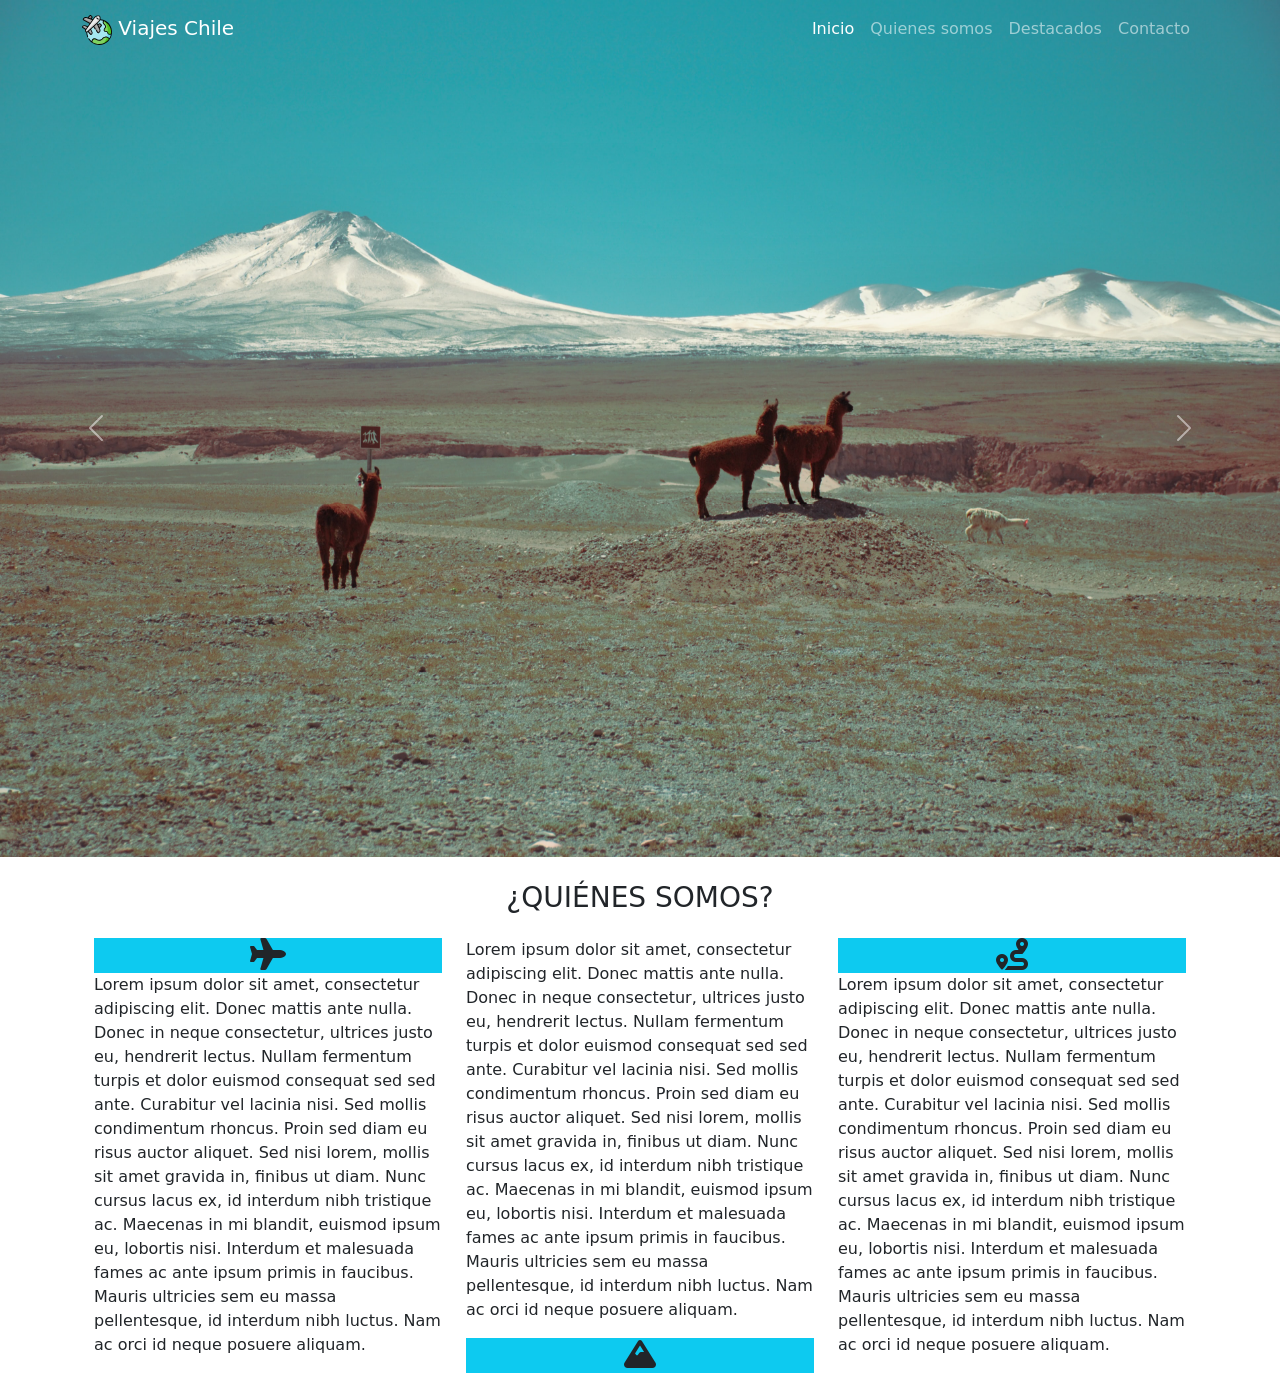
==== prueba.html @ e4476dc7 "se modifican elementos de seccion quienes sommos" ====
<!DOCTYPE html>
<html lang="en">

<head>
    <meta charset="UTF-8">
    <meta name="viewport" content="width=device-width, initial-scale=1.0">
    <title>Viajes Chile</title>
    <link rel="shortcut icon" href="assets/images/viajes.svg" type="image/x-icon">

    <!-- google fonts -->
    <link rel="preconnect" href="https://fonts.googleapis.com">
    <link rel="preconnect" href="https://fonts.gstatic.com" crossorigin>
    <link href="https://fonts.googleapis.com/css2?family=Montserrat:ital,wght@0,100..900;1,100..900&display=swap"
        rel="stylesheet">
    <!-- fontawesome -->
    <link rel="stylesheet" href="https://cdnjs.cloudflare.com/ajax/libs/font-awesome/6.5.1/css/all.min.css"
        integrity="sha512-DTOQO9RWCH3ppGqcWaEA1BIZOC6xxalwEsw9c2QQeAIftl+Vegovlnee1c9QX4TctnWMn13TZye+giMm8e2LwA=="
        crossorigin="anonymous" referrerpolicy="no-referrer" />
    <!-- aqui va bootstrap -->
    <link href="https://cdn.jsdelivr.net/npm/bootstrap@5.3.3/dist/css/bootstrap.min.css" rel="stylesheet"
        integrity="sha384-QWTKZyjpPEjISv5WaRU9OFeRpok6YctnYmDr5pNlyT2bRjXh0JMhjY6hW+ALEwIH" crossorigin="anonymous">
    <!-- bootstrap js -->
    <script defer src="https://cdn.jsdelivr.net/npm/bootstrap@5.3.3/dist/js/bootstrap.bundle.min.js"
        integrity="sha384-YvpcrYf0tY3lHB60NNkmXc5s9fDVZLESaAA55NDzOxhy9GkcIdslK1eN7N6jIeHz"
        crossorigin="anonymous"></script>
    <!-- jquery -->
    <script defer src="https://cdnjs.cloudflare.com/ajax/libs/jquery/3.7.1/jquery.min.js"
        integrity="sha512-v2CJ7UaYy4JwqLDIrZUI/4hqeoQieOmAZNXBeQyjo21dadnwR+8ZaIJVT8EE2iyI61OV8e6M8PP2/4hpQINQ/g=="
        crossorigin="anonymous" referrerpolicy="no-referrer"></script>
    <!-- script js -->
    <script defer src="./assets/js/script.js"></script>
    <!-- estilo css -->
    <link rel="stylesheet" href="./assets/css/estilo.css">

</head>
<nav class="navbar navbar-expand-lg fixed-top navbar-dark">
    <div class="container">
        <a class="navbar-brand" href="#"><img width="30px" src="./assets/images/viajes.svg" alt="logo"> Viajes Chile</a>
        <button class="navbar-toggler" type="button" data-bs-toggle="collapse" data-bs-target="#navbarNav"
            aria-controls="navbarNav" aria-expanded="false" aria-label="Toggle navigation">
            <span class="navbar-toggler-icon"></span>
        </button>
        <div class="collapse navbar-collapse" id="navbarNav">
            <ul class="navbar-nav ms-auto">
                <li class="nav-item">
                    <a class="nav-link active" aria-current="page" href="#">Inicio</a>
                </li>
                <li class="nav-item">
                    <a class="nav-link" href="#quienes-somos">Quienes somos</a>
                </li>
                <li class="nav-item">
                    <a class="nav-link" href="#">Destacados</a>
                </li>
                <li class="nav-item">
                    <a class="nav-link" href="#">Contacto</a>
                </li>

            </ul>
        </div>
    </div>
</nav>
<header>
    <div id="carouselExample" class="carousel slide">
        <div class="carousel-inner">
            <div class="carousel-item active">
                <img src="./assets/images/carousel1.jpg" class="d-block w-100" alt="volcan parinacota">
            </div>
            <div class="carousel-item">
                <img src="./assets/images/carousel2.jpg" class="d-block w-100" alt="moais">
            </div>
            <div class="carousel-item">
                <img src="./assets/images/carousel3.jpg" class="d-block w-100" alt="pinguinos">
            </div>
        </div>
        <button class="carousel-control-prev" type="button" data-bs-target="#carouselExample" data-bs-slide="prev">
            <span class="carousel-control-prev-icon" aria-hidden="true"></span>
            <span class="visually-hidden">Previous</span>
        </button>
        <button class="carousel-control-next" type="button" data-bs-target="#carouselExample" data-bs-slide="next">
            <span class="carousel-control-next-icon" aria-hidden="true"></span>
            <span class="visually-hidden">Next</span>
        </button>
    </div>
</header>
<main class="container">
    <section id="quienes-somos" class="d-none d-lg-block container-fluid">
        <h3 class="text-center my-4">¿QUIÉNES SOMOS?</h3>
        <div class="row">
            <div class="col-4">
                <div class="bg-info text-center"> <i class="fa-solid fa-plane fs-2"></i> </div>

                <p>Lorem ipsum dolor sit amet, consectetur adipiscing elit. Donec
                    mattis ante nulla. Donec in neque consectetur, ultrices justo eu,
                    hendrerit lectus. Nullam fermentum turpis et dolor euismod consequat
                    sed sed ante. Curabitur vel lacinia nisi. Sed mollis condimentum
                    rhoncus. Proin sed diam eu risus auctor aliquet. Sed nisi lorem,
                    mollis sit amet gravida in, finibus ut diam. Nunc cursus lacus ex,
                    id interdum nibh tristique ac. Maecenas in mi blandit, euismod ipsum
                    eu, lobortis nisi. Interdum et malesuada fames ac ante ipsum primis
                    in faucibus. Mauris ultricies sem eu massa pellentesque, id interdum
                    nibh luctus. Nam ac orci id neque posuere aliquam. </p>
            </div>
            <div class="col-4">
                <p>Lorem ipsum dolor sit amet, consectetur adipiscing elit. Donec
                    mattis ante nulla. Donec in neque consectetur, ultrices justo eu,
                    hendrerit lectus. Nullam fermentum turpis et dolor euismod consequat
                    sed sed ante. Curabitur vel lacinia nisi. Sed mollis condimentum
                    rhoncus. Proin sed diam eu risus auctor aliquet. Sed nisi lorem,
                    mollis sit amet gravida in, finibus ut diam. Nunc cursus lacus ex,
                    id interdum nibh tristique ac. Maecenas in mi blandit, euismod ipsum
                    eu, lobortis nisi. Interdum et malesuada fames ac ante ipsum primis
                    in faucibus. Mauris ultricies sem eu massa pellentesque, id interdum
                    nibh luctus. Nam ac orci id neque posuere aliquam. </p>
                <div class="bg-info text-center"> <i class="fa-solid fa-mountain fs-2"></i> </div>
            </div>
            <div class="col-4">
                <div class="bg-info text-center"> <i class="fa-solid fa-route fs-2"></i> </div>


                <p>Lorem ipsum dolor sit amet, consectetur adipiscing elit. Donec
                    mattis ante nulla. Donec in neque consectetur, ultrices justo eu,
                    hendrerit lectus. Nullam fermentum turpis et dolor euismod consequat
                    sed sed ante. Curabitur vel lacinia nisi. Sed mollis condimentum
                    rhoncus. Proin sed diam eu risus auctor aliquet. Sed nisi lorem,
                    mollis sit amet gravida in, finibus ut diam. Nunc cursus lacus ex,
                    id interdum nibh tristique ac. Maecenas in mi blandit, euismod ipsum
                    eu, lobortis nisi. Interdum et malesuada fames ac ante ipsum primis
                    in faucibus. Mauris ultricies sem eu massa pellentesque, id interdum
                    nibh luctus. Nam ac orci id neque posuere aliquam. </p>
            </div>
        </div>

    </section>








</main>

<body>

</body>

</html>
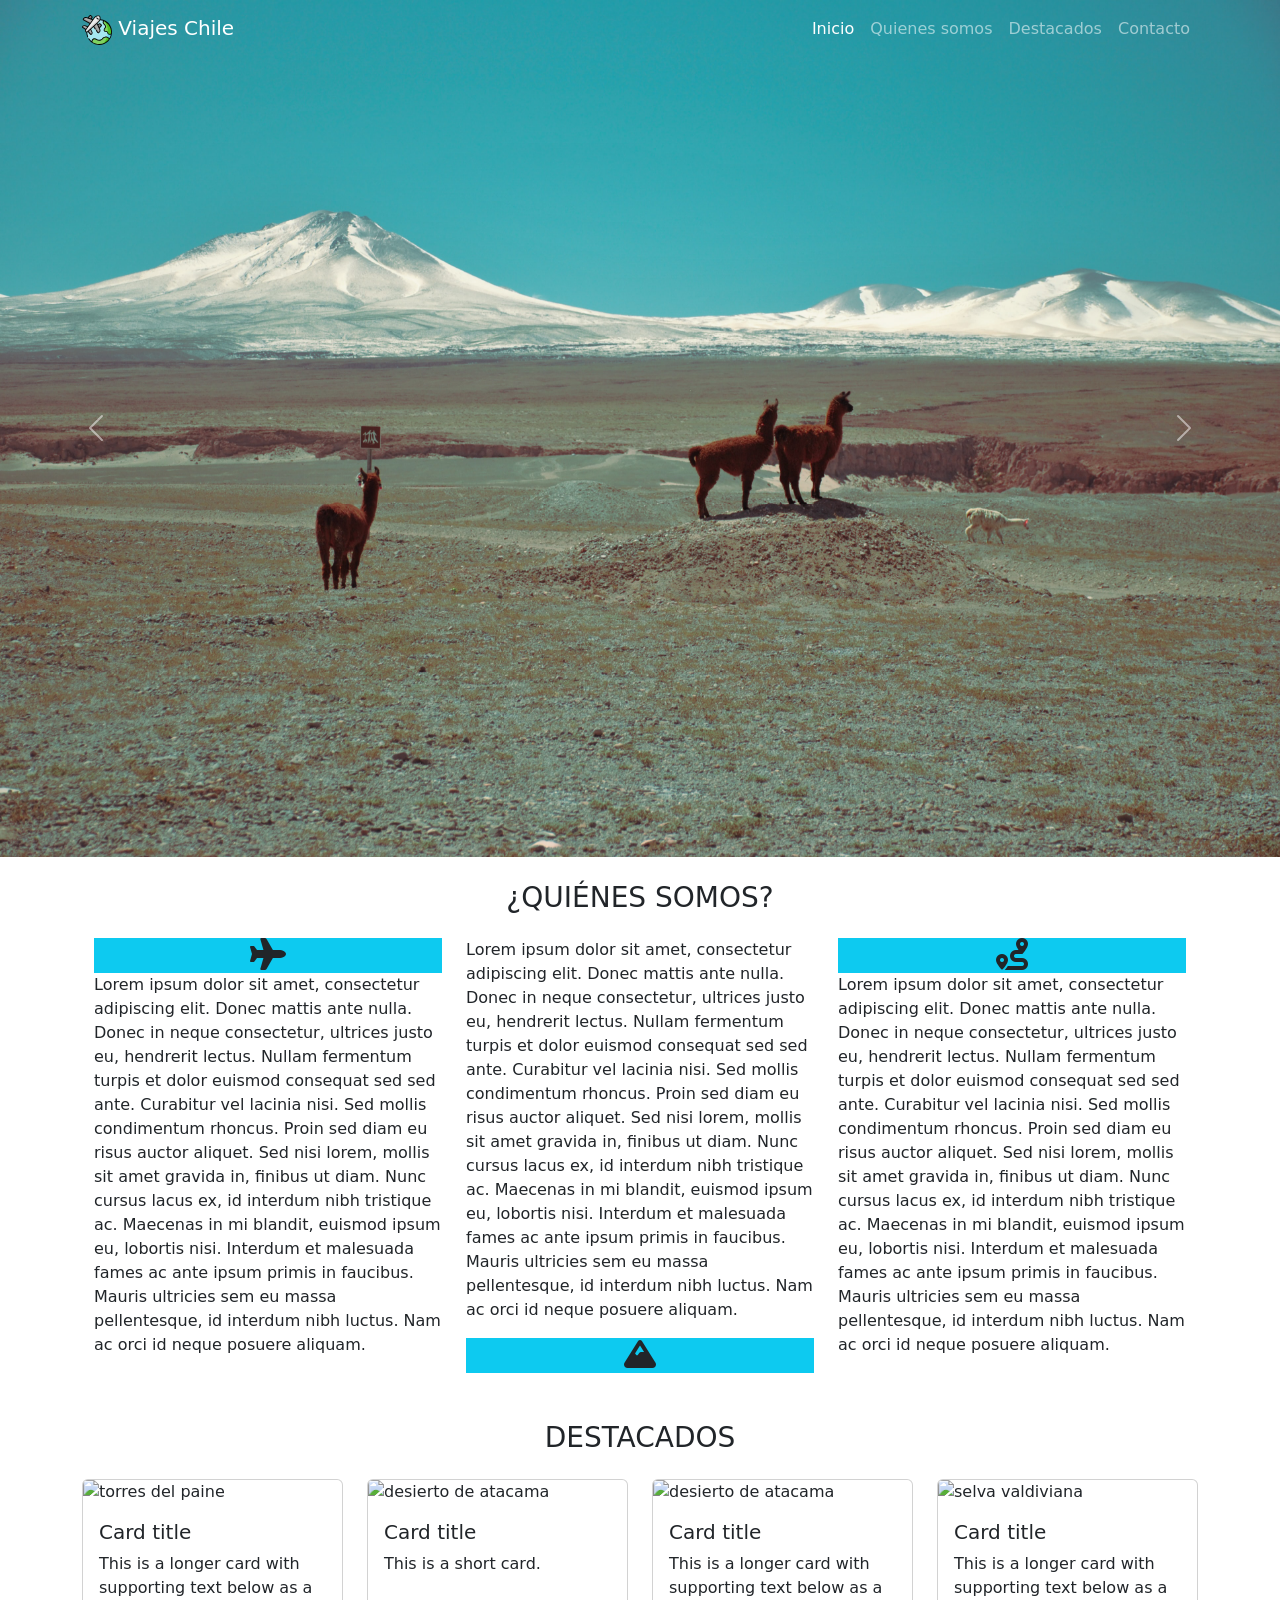
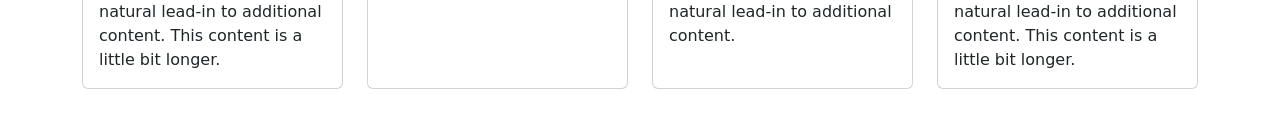
==== commit cf5b318f: "se comienza seccion destacados" ====
--- a/prueba.html
+++ b/prueba.html
@@ -49,7 +49,7 @@
                     <a class="nav-link" href="#quienes-somos">Quienes somos</a>
                 </li>
                 <li class="nav-item">
-                    <a class="nav-link" href="#">Destacados</a>
+                    <a class="nav-link" href="#destacados">Destacados</a>
                 </li>
                 <li class="nav-item">
                     <a class="nav-link" href="#">Contacto</a>
@@ -131,8 +131,51 @@
         </div>
 
     </section>
-
-
+    <!-- aqui va destacados -->
+    <section id="destacados" class="my-5">
+        <h3 class="text-center mb-4">DESTACADOS</h3>
+        <div class="row row-cols-1 row-cols-md-4 g-4">
+            <div class="col">
+                <div class="card h-100">
+                    <img src="./assets/images/card1.jpg" class="card-img-top" alt="torres del paine">
+                    <div class="card-body">
+                        <h5 class="card-title">Card title</h5>
+                        <p class="card-text">This is a longer card with supporting text below as a natural lead-in to
+                            additional content. This content is a little bit longer.</p>
+                    </div>
+                </div>
+            </div>
+            <div class="col">
+                <div class="card h-100">
+                    <img src="./assets/images/card2.jpg" class="card-img-top" alt="desierto de atacama">
+                    <div class="card-body">
+                        <h5 class="card-title">Card title</h5>
+                        <p class="card-text">This is a short card.</p>
+                    </div>
+                </div>
+            </div>
+            <div class="col">
+                <div class="card h-100">
+                    <img src="./assets/images/card3.jpg" class="card-img-top" alt="desierto de atacama">
+                    <div class="card-body">
+                        <h5 class="card-title">Card title</h5>
+                        <p class="card-text">This is a longer card with supporting text below as a natural lead-in to
+                            additional content.</p>
+                    </div>
+                </div>
+            </div>
+            <div class="col">
+                <div class="card h-100">
+                    <img src="./assets/images/card4.jpg" class="card-img-top" alt="selva valdiviana">
+                    <div class="card-body">
+                        <h5 class="card-title">Card title</h5>
+                        <p class="card-text">This is a longer card with supporting text below as a natural lead-in to
+                            additional content. This content is a little bit longer.</p>
+                    </div>
+                </div>
+            </div>
+        </div>
+    </section>
 
 
 
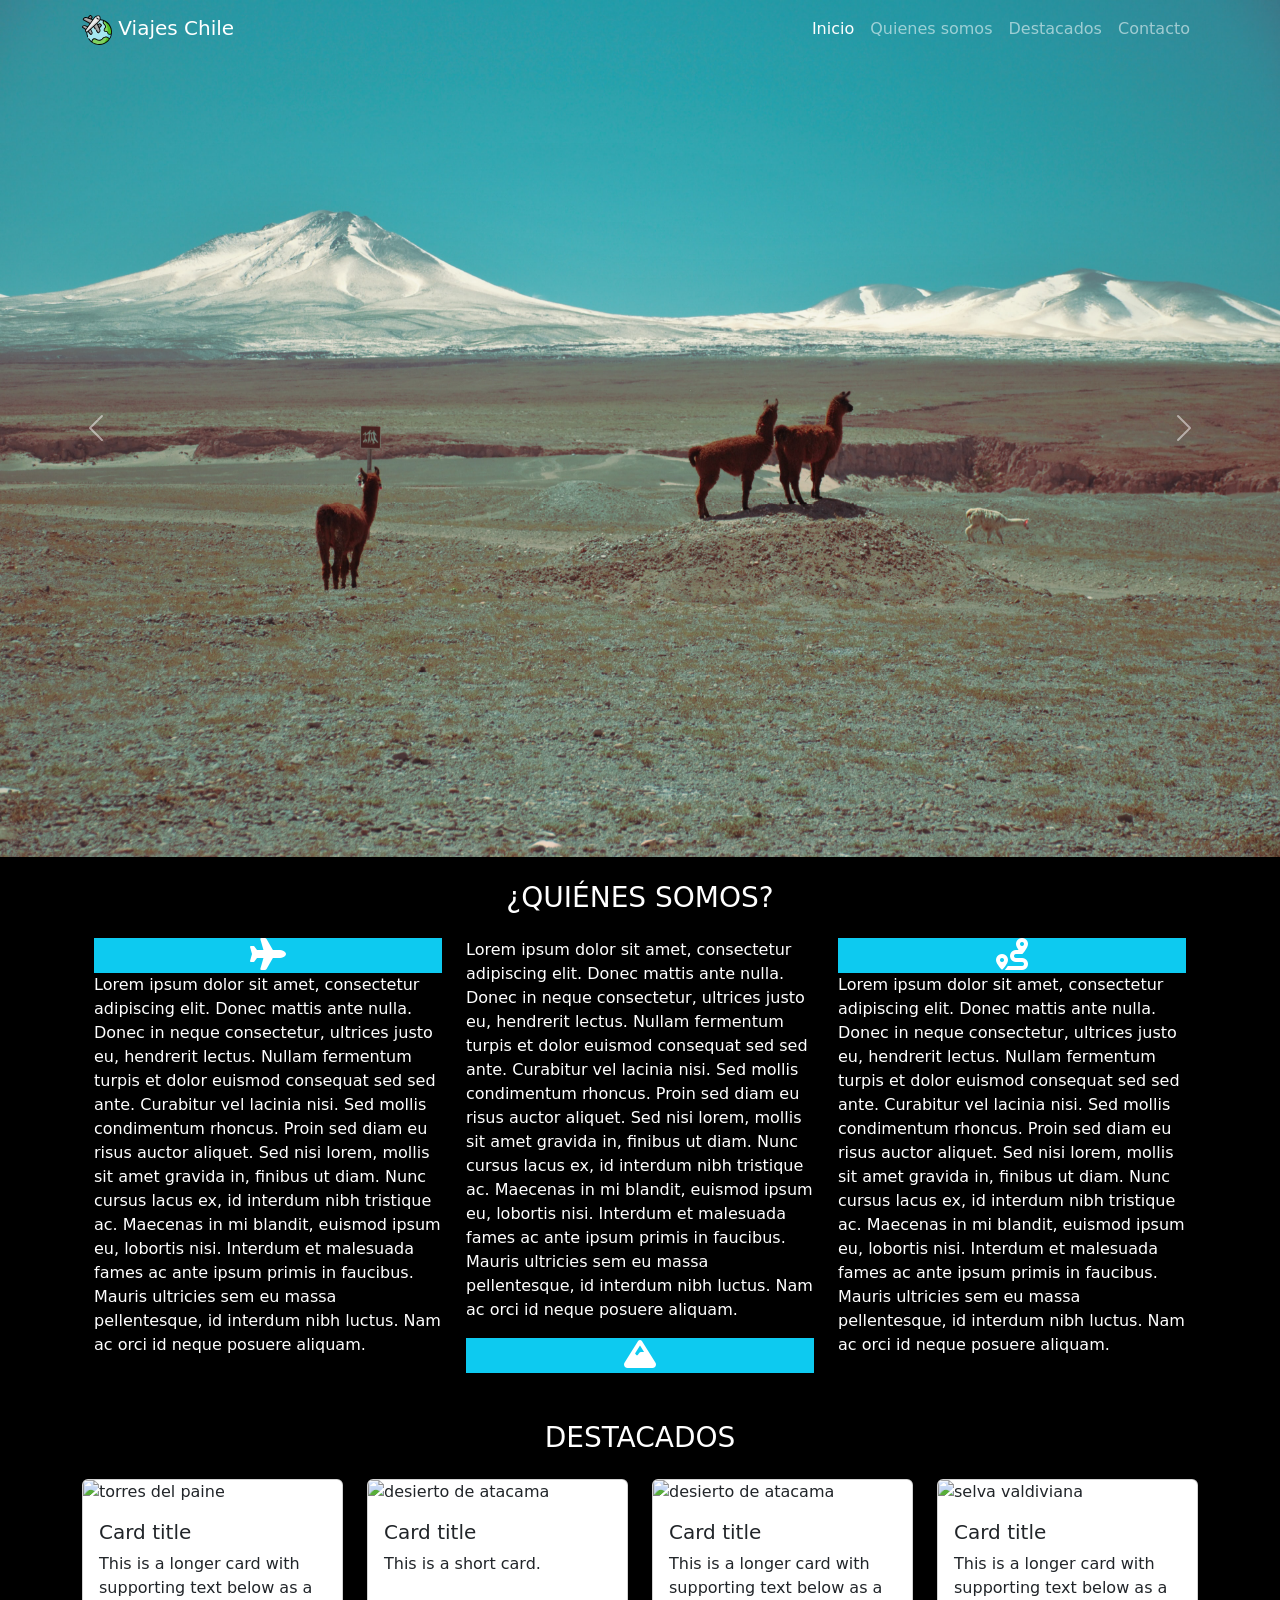
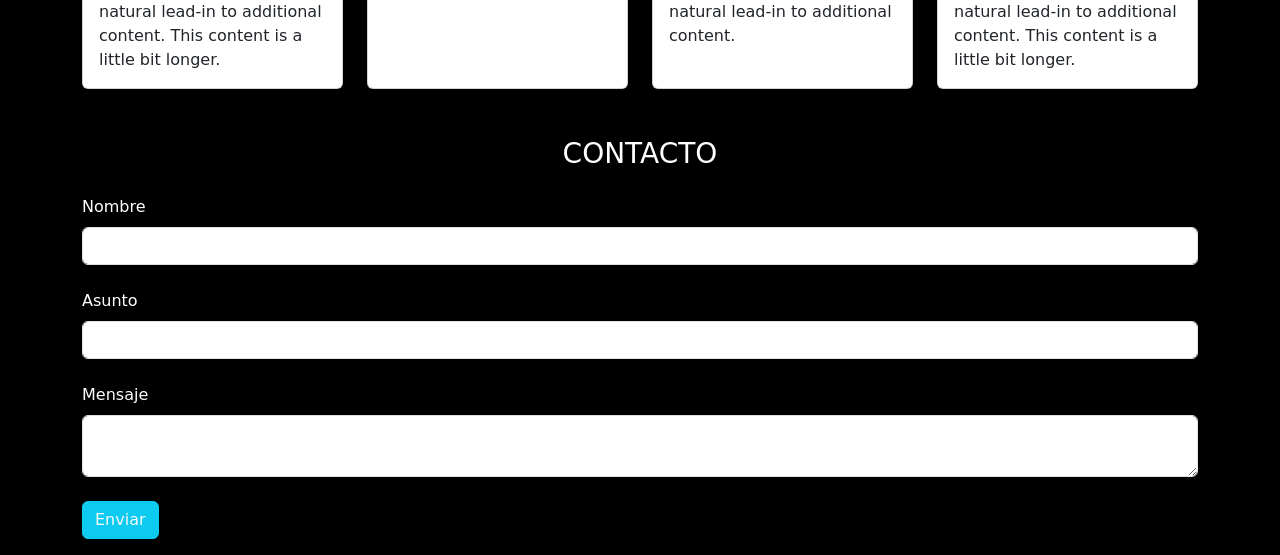
==== commit e516eb62: "se agrega section de contacto" ====
--- a/prueba.html
+++ b/prueba.html
@@ -176,7 +176,32 @@
             </div>
         </div>
     </section>
-
+    <section>
+        <form>
+
+            <h3 class="text-center mb-4"> CONTACTO</h3>
+            <div class="form-group mb-4">
+                <label class="mb-2">Nombre</label>
+                <input class="form-control" >
+            </div>
+
+            <div class="form-group mb-4">
+                <label class="mb-2">Asunto</label>
+                <input class="form-control" />
+            </div>
+
+
+            <div class="form-group mb-4">
+                <label class="mb-2">Mensaje</label>
+                <textarea class="form-control"></textarea>
+            </div>
+
+            <div class="my-3 text-start">
+                <button class="btn btn-info text-light">Enviar</button>
+            </div>
+        </form>
+    </section>
+    
 
 
 
--- a/assets/css/estilo.css
+++ b/assets/css/estilo.css
@@ -0,0 +1,7 @@
+html {
+    scroll-behavior: smooth;
+  }
+body{
+    background-color: black;
+    color: white;
+}
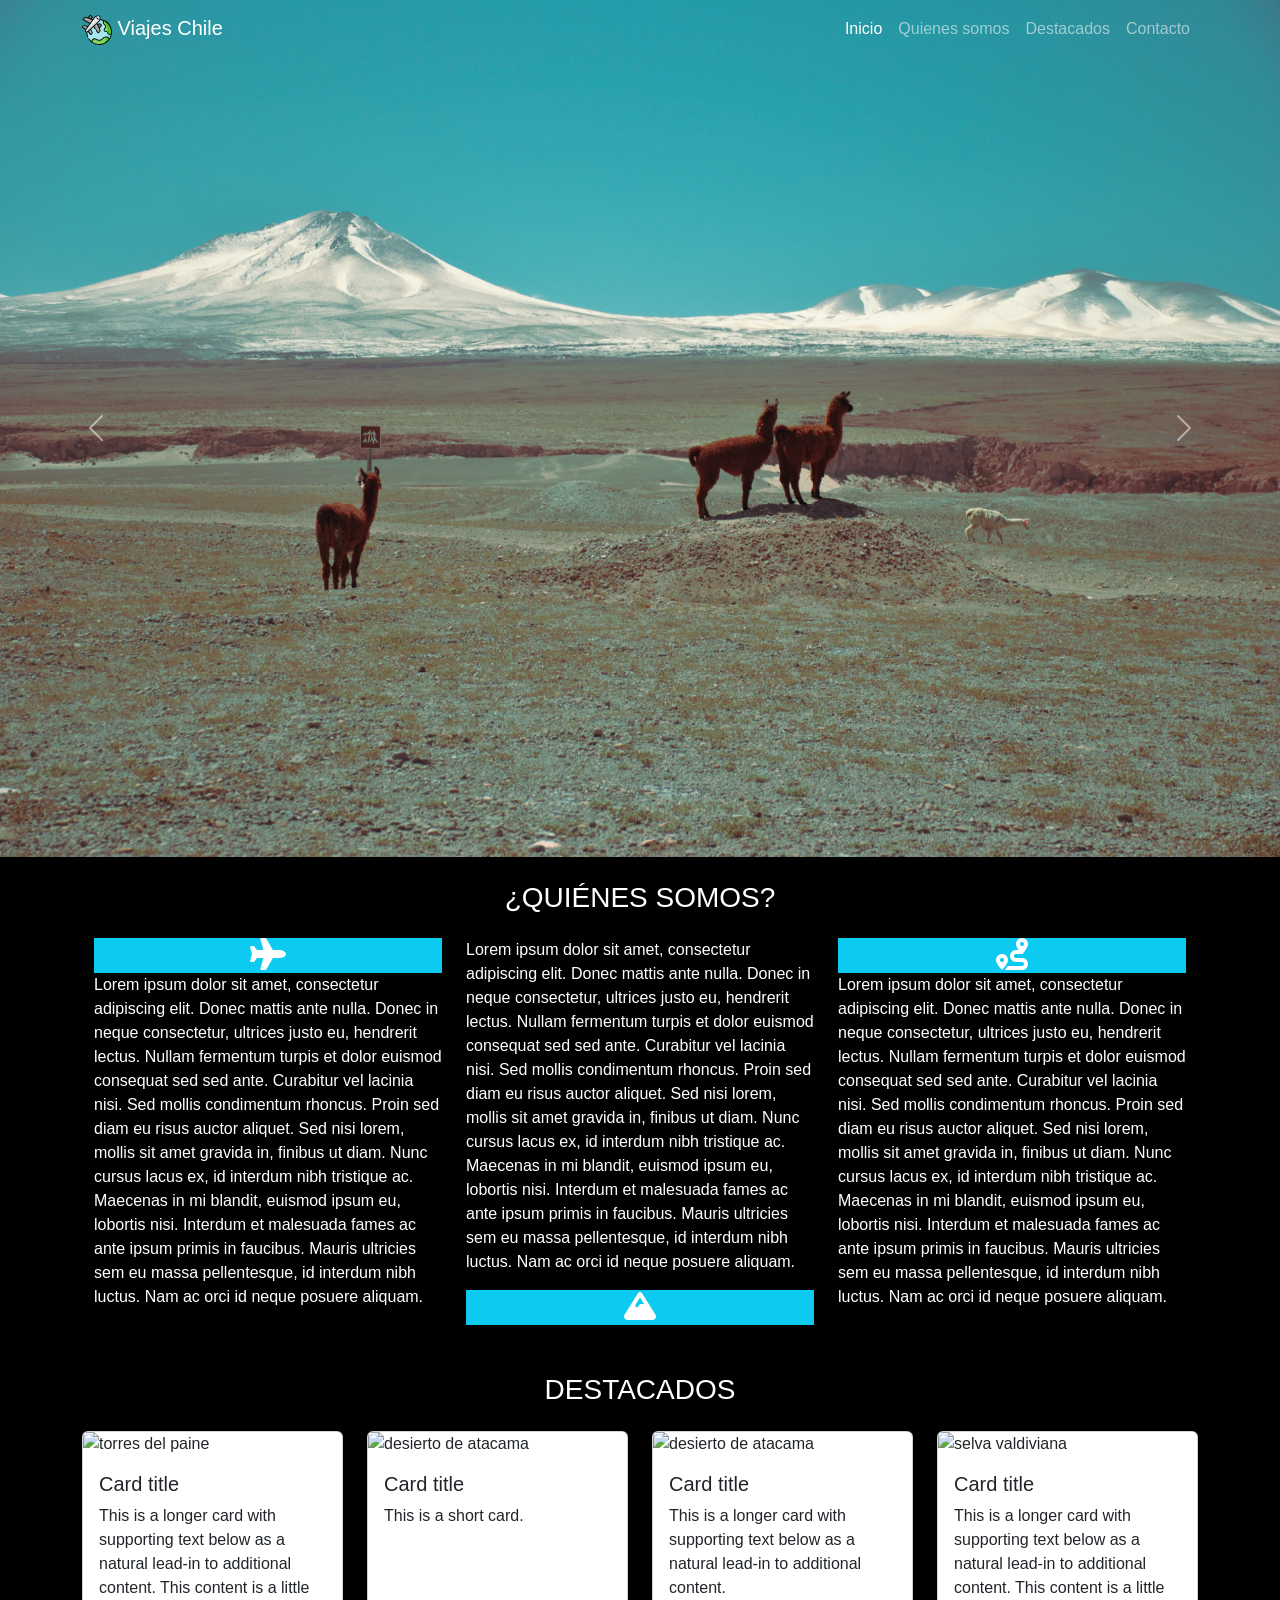
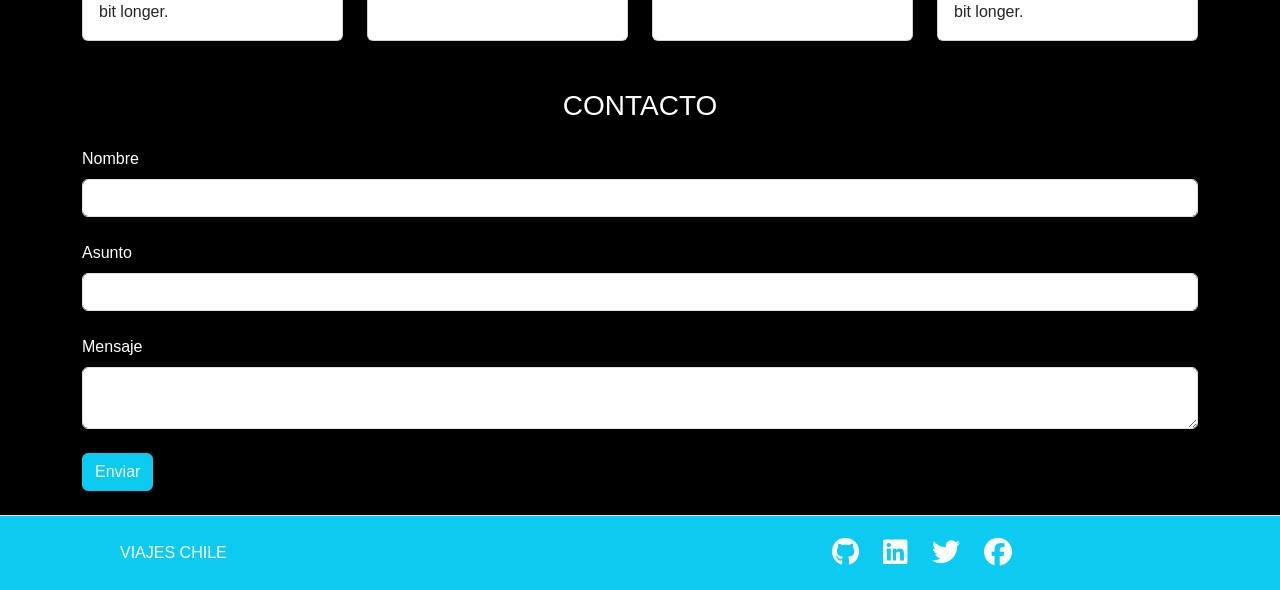
==== commit 3f823504: "se agrega footer con enlaces a otras paginas" ====
--- a/prueba.html
+++ b/prueba.html
@@ -33,183 +33,206 @@
     <link rel="stylesheet" href="./assets/css/estilo.css">
 
 </head>
-<nav class="navbar navbar-expand-lg fixed-top navbar-dark">
-    <div class="container">
-        <a class="navbar-brand" href="#"><img width="30px" src="./assets/images/viajes.svg" alt="logo"> Viajes Chile</a>
-        <button class="navbar-toggler" type="button" data-bs-toggle="collapse" data-bs-target="#navbarNav"
-            aria-controls="navbarNav" aria-expanded="false" aria-label="Toggle navigation">
-            <span class="navbar-toggler-icon"></span>
-        </button>
-        <div class="collapse navbar-collapse" id="navbarNav">
-            <ul class="navbar-nav ms-auto">
-                <li class="nav-item">
-                    <a class="nav-link active" aria-current="page" href="#">Inicio</a>
-                </li>
-                <li class="nav-item">
-                    <a class="nav-link" href="#quienes-somos">Quienes somos</a>
-                </li>
-                <li class="nav-item">
-                    <a class="nav-link" href="#destacados">Destacados</a>
-                </li>
-                <li class="nav-item">
-                    <a class="nav-link" href="#">Contacto</a>
-                </li>
+
+<body>
+    <nav class="navbar navbar-expand-lg fixed-top navbar-dark">
+        <div class="container">
+            <a class="navbar-brand" href="#"><img width="30px" src="./assets/images/viajes.svg" alt="logo"> Viajes
+                Chile</a>
+            <button class="navbar-toggler" type="button" data-bs-toggle="collapse" data-bs-target="#navbarNav"
+                aria-controls="navbarNav" aria-expanded="false" aria-label="Toggle navigation">
+                <span class="navbar-toggler-icon"></span>
+            </button>
+            <div class="collapse navbar-collapse" id="navbarNav">
+                <ul class="navbar-nav ms-auto">
+                    <li class="nav-item">
+                        <a class="nav-link active" aria-current="page" href="#">Inicio</a>
+                    </li>
+                    <li class="nav-item">
+                        <a class="nav-link" href="#quienes-somos">Quienes somos</a>
+                    </li>
+                    <li class="nav-item">
+                        <a class="nav-link" href="#destacados">Destacados</a>
+                    </li>
+                    <li class="nav-item">
+                        <a class="nav-link" href="#contacto">Contacto</a>
+                    </li>
+
+                </ul>
+            </div>
+        </div>
+    </nav>
+    <header>
+        <div id="carouselExample" class="carousel slide">
+            <div class="carousel-inner">
+                <div class="carousel-item active">
+                    <img src="./assets/images/carousel1.jpg" class="d-block w-100" alt="volcan parinacota">
+                </div>
+                <div class="carousel-item">
+                    <img src="./assets/images/carousel2.jpg" class="d-block w-100" alt="moais">
+                </div>
+                <div class="carousel-item">
+                    <img src="./assets/images/carousel3.jpg" class="d-block w-100" alt="pinguinos">
+                </div>
+            </div>
+            <button class="carousel-control-prev" type="button" data-bs-target="#carouselExample" data-bs-slide="prev">
+                <span class="carousel-control-prev-icon" aria-hidden="true"></span>
+                <span class="visually-hidden">Previous</span>
+            </button>
+            <button class="carousel-control-next" type="button" data-bs-target="#carouselExample" data-bs-slide="next">
+                <span class="carousel-control-next-icon" aria-hidden="true"></span>
+                <span class="visually-hidden">Next</span>
+            </button>
+        </div>
+    </header>
+    <main class="container">
+        <section id="quienes-somos" class="d-none d-lg-block container-fluid">
+            <h3 class="text-center my-4">¿QUIÉNES SOMOS?</h3>
+            <div class="row">
+                <div class="col-4">
+                    <div class="bg-info text-center"> <i class="fa-solid fa-plane fs-2"></i> </div>
+
+                    <p>Lorem ipsum dolor sit amet, consectetur adipiscing elit. Donec
+                        mattis ante nulla. Donec in neque consectetur, ultrices justo eu,
+                        hendrerit lectus. Nullam fermentum turpis et dolor euismod consequat
+                        sed sed ante. Curabitur vel lacinia nisi. Sed mollis condimentum
+                        rhoncus. Proin sed diam eu risus auctor aliquet. Sed nisi lorem,
+                        mollis sit amet gravida in, finibus ut diam. Nunc cursus lacus ex,
+                        id interdum nibh tristique ac. Maecenas in mi blandit, euismod ipsum
+                        eu, lobortis nisi. Interdum et malesuada fames ac ante ipsum primis
+                        in faucibus. Mauris ultricies sem eu massa pellentesque, id interdum
+                        nibh luctus. Nam ac orci id neque posuere aliquam. </p>
+                </div>
+                <div class="col-4">
+                    <p>Lorem ipsum dolor sit amet, consectetur adipiscing elit. Donec
+                        mattis ante nulla. Donec in neque consectetur, ultrices justo eu,
+                        hendrerit lectus. Nullam fermentum turpis et dolor euismod consequat
+                        sed sed ante. Curabitur vel lacinia nisi. Sed mollis condimentum
+                        rhoncus. Proin sed diam eu risus auctor aliquet. Sed nisi lorem,
+                        mollis sit amet gravida in, finibus ut diam. Nunc cursus lacus ex,
+                        id interdum nibh tristique ac. Maecenas in mi blandit, euismod ipsum
+                        eu, lobortis nisi. Interdum et malesuada fames ac ante ipsum primis
+                        in faucibus. Mauris ultricies sem eu massa pellentesque, id interdum
+                        nibh luctus. Nam ac orci id neque posuere aliquam. </p>
+                    <div class="bg-info text-center"> <i class="fa-solid fa-mountain fs-2"></i> </div>
+                </div>
+                <div class="col-4">
+                    <div class="bg-info text-center"> <i class="fa-solid fa-route fs-2"></i> </div>
+
+
+                    <p>Lorem ipsum dolor sit amet, consectetur adipiscing elit. Donec
+                        mattis ante nulla. Donec in neque consectetur, ultrices justo eu,
+                        hendrerit lectus. Nullam fermentum turpis et dolor euismod consequat
+                        sed sed ante. Curabitur vel lacinia nisi. Sed mollis condimentum
+                        rhoncus. Proin sed diam eu risus auctor aliquet. Sed nisi lorem,
+                        mollis sit amet gravida in, finibus ut diam. Nunc cursus lacus ex,
+                        id interdum nibh tristique ac. Maecenas in mi blandit, euismod ipsum
+                        eu, lobortis nisi. Interdum et malesuada fames ac ante ipsum primis
+                        in faucibus. Mauris ultricies sem eu massa pellentesque, id interdum
+                        nibh luctus. Nam ac orci id neque posuere aliquam. </p>
+                </div>
+            </div>
+
+        </section>
+        <!-- aqui va destacados -->
+        <section id="destacados" class="my-5">
+            <h3 class="text-center mb-4">DESTACADOS</h3>
+            <div class="row row-cols-1 row-cols-md-4 g-4">
+                <div class="col">
+                    <div class="card h-100">
+                        <img src="./assets/images/card1.jpg" class="card-img-top" alt="torres del paine">
+                        <div class="card-body">
+                            <h5 class="card-title">Card title</h5>
+                            <p class="card-text">This is a longer card with supporting text below as a natural lead-in
+                                to
+                                additional content. This content is a little bit longer.</p>
+                        </div>
+                    </div>
+                </div>
+                <div class="col">
+                    <div class="card h-100">
+                        <img src="./assets/images/card2.jpg" class="card-img-top" alt="desierto de atacama">
+                        <div class="card-body">
+                            <h5 class="card-title">Card title</h5>
+                            <p class="card-text">This is a short card.</p>
+                        </div>
+                    </div>
+                </div>
+                <div class="col">
+                    <div class="card h-100">
+                        <img src="./assets/images/card3.jpg" class="card-img-top" alt="desierto de atacama">
+                        <div class="card-body">
+                            <h5 class="card-title">Card title</h5>
+                            <p class="card-text">This is a longer card with supporting text below as a natural lead-in
+                                to
+                                additional content.</p>
+                        </div>
+                    </div>
+                </div>
+                <div class="col">
+                    <div class="card h-100">
+                        <img src="./assets/images/card4.jpg" class="card-img-top" alt="selva valdiviana">
+                        <div class="card-body">
+                            <h5 class="card-title">Card title</h5>
+                            <p class="card-text">This is a longer card with supporting text below as a natural lead-in
+                                to
+                                additional content. This content is a little bit longer.</p>
+                        </div>
+                    </div>
+                </div>
+            </div>
+        </section>
+        <section>
+            <form id="contacto">
+
+                <h3 class="text-center mb-4"> CONTACTO</h3>
+                <div class="form-group mb-4">
+                    <label class="mb-2">Nombre</label>
+                    <input class="form-control">
+                </div>
+
+                <div class="form-group mb-4">
+                    <label class="mb-2">Asunto</label>
+                    <input class="form-control" />
+                </div>
+
+
+                <div class="form-group mb-4">
+                    <label class="mb-2">Mensaje</label>
+                    <textarea class="form-control"></textarea>
+                </div>
+
+                <div class="my-3 text-start">
+                    <button class="btn btn-info text-light" data-bs-toggle="tooltip" data-bs-placement="right"
+                        data-bs-title="Deje su mensaje Aquí.">Enviar</button>
+                </div>
+            </form>
+        </section>
+    </main>
+    <footer class="py-3 mt-4 border-top bg-info text-white">
+        <div class="container d-flex flex-wrap justify-content-between align-items-center">
+            <div class="col col-md-4 d-flex align-items-center">
+                <a href="/" class="mb-3 me-2 mb-md-0 text-decoration-none lh-1">
+                    <svg class="bi" width="30" height="24">
+                        <use xlink:href="#bootstrap"></use>
+                    </svg>
+                </a>
+                <span class="mb-3 mb-md-0 ">VIAJES CHILE</span>
+            </div>
+            <ul class="nav col-md-4 justify-content-end gap-4 d-flex fs-3">
+
+                <a class="text-white text-decoration-none" href="https://github.com">
+                    <i class="fa-brands fa-github"></i></a>
+                <a class="text-white text-decoration-none" href="https://www.linkedin.com/">
+                    <i class="fa-brands fa-linkedin"></i>
+                    <a class="text-white text-decoration-none" href="https://www.twitter.com/">
+                        <i class="fa-brands fa-twitter"></i>
+                        <a class="text-white text-decoration-none" href="https://www.facebook.com/">
+                            <i class="fa-brands fa-facebook"></i>
 
             </ul>
         </div>
-    </div>
-</nav>
-<header>
-    <div id="carouselExample" class="carousel slide">
-        <div class="carousel-inner">
-            <div class="carousel-item active">
-                <img src="./assets/images/carousel1.jpg" class="d-block w-100" alt="volcan parinacota">
-            </div>
-            <div class="carousel-item">
-                <img src="./assets/images/carousel2.jpg" class="d-block w-100" alt="moais">
-            </div>
-            <div class="carousel-item">
-                <img src="./assets/images/carousel3.jpg" class="d-block w-100" alt="pinguinos">
-            </div>
-        </div>
-        <button class="carousel-control-prev" type="button" data-bs-target="#carouselExample" data-bs-slide="prev">
-            <span class="carousel-control-prev-icon" aria-hidden="true"></span>
-            <span class="visually-hidden">Previous</span>
-        </button>
-        <button class="carousel-control-next" type="button" data-bs-target="#carouselExample" data-bs-slide="next">
-            <span class="carousel-control-next-icon" aria-hidden="true"></span>
-            <span class="visually-hidden">Next</span>
-        </button>
-    </div>
-</header>
-<main class="container">
-    <section id="quienes-somos" class="d-none d-lg-block container-fluid">
-        <h3 class="text-center my-4">¿QUIÉNES SOMOS?</h3>
-        <div class="row">
-            <div class="col-4">
-                <div class="bg-info text-center"> <i class="fa-solid fa-plane fs-2"></i> </div>
-
-                <p>Lorem ipsum dolor sit amet, consectetur adipiscing elit. Donec
-                    mattis ante nulla. Donec in neque consectetur, ultrices justo eu,
-                    hendrerit lectus. Nullam fermentum turpis et dolor euismod consequat
-                    sed sed ante. Curabitur vel lacinia nisi. Sed mollis condimentum
-                    rhoncus. Proin sed diam eu risus auctor aliquet. Sed nisi lorem,
-                    mollis sit amet gravida in, finibus ut diam. Nunc cursus lacus ex,
-                    id interdum nibh tristique ac. Maecenas in mi blandit, euismod ipsum
-                    eu, lobortis nisi. Interdum et malesuada fames ac ante ipsum primis
-                    in faucibus. Mauris ultricies sem eu massa pellentesque, id interdum
-                    nibh luctus. Nam ac orci id neque posuere aliquam. </p>
-            </div>
-            <div class="col-4">
-                <p>Lorem ipsum dolor sit amet, consectetur adipiscing elit. Donec
-                    mattis ante nulla. Donec in neque consectetur, ultrices justo eu,
-                    hendrerit lectus. Nullam fermentum turpis et dolor euismod consequat
-                    sed sed ante. Curabitur vel lacinia nisi. Sed mollis condimentum
-                    rhoncus. Proin sed diam eu risus auctor aliquet. Sed nisi lorem,
-                    mollis sit amet gravida in, finibus ut diam. Nunc cursus lacus ex,
-                    id interdum nibh tristique ac. Maecenas in mi blandit, euismod ipsum
-                    eu, lobortis nisi. Interdum et malesuada fames ac ante ipsum primis
-                    in faucibus. Mauris ultricies sem eu massa pellentesque, id interdum
-                    nibh luctus. Nam ac orci id neque posuere aliquam. </p>
-                <div class="bg-info text-center"> <i class="fa-solid fa-mountain fs-2"></i> </div>
-            </div>
-            <div class="col-4">
-                <div class="bg-info text-center"> <i class="fa-solid fa-route fs-2"></i> </div>
-
-
-                <p>Lorem ipsum dolor sit amet, consectetur adipiscing elit. Donec
-                    mattis ante nulla. Donec in neque consectetur, ultrices justo eu,
-                    hendrerit lectus. Nullam fermentum turpis et dolor euismod consequat
-                    sed sed ante. Curabitur vel lacinia nisi. Sed mollis condimentum
-                    rhoncus. Proin sed diam eu risus auctor aliquet. Sed nisi lorem,
-                    mollis sit amet gravida in, finibus ut diam. Nunc cursus lacus ex,
-                    id interdum nibh tristique ac. Maecenas in mi blandit, euismod ipsum
-                    eu, lobortis nisi. Interdum et malesuada fames ac ante ipsum primis
-                    in faucibus. Mauris ultricies sem eu massa pellentesque, id interdum
-                    nibh luctus. Nam ac orci id neque posuere aliquam. </p>
-            </div>
-        </div>
-
-    </section>
-    <!-- aqui va destacados -->
-    <section id="destacados" class="my-5">
-        <h3 class="text-center mb-4">DESTACADOS</h3>
-        <div class="row row-cols-1 row-cols-md-4 g-4">
-            <div class="col">
-                <div class="card h-100">
-                    <img src="./assets/images/card1.jpg" class="card-img-top" alt="torres del paine">
-                    <div class="card-body">
-                        <h5 class="card-title">Card title</h5>
-                        <p class="card-text">This is a longer card with supporting text below as a natural lead-in to
-                            additional content. This content is a little bit longer.</p>
-                    </div>
-                </div>
-            </div>
-            <div class="col">
-                <div class="card h-100">
-                    <img src="./assets/images/card2.jpg" class="card-img-top" alt="desierto de atacama">
-                    <div class="card-body">
-                        <h5 class="card-title">Card title</h5>
-                        <p class="card-text">This is a short card.</p>
-                    </div>
-                </div>
-            </div>
-            <div class="col">
-                <div class="card h-100">
-                    <img src="./assets/images/card3.jpg" class="card-img-top" alt="desierto de atacama">
-                    <div class="card-body">
-                        <h5 class="card-title">Card title</h5>
-                        <p class="card-text">This is a longer card with supporting text below as a natural lead-in to
-                            additional content.</p>
-                    </div>
-                </div>
-            </div>
-            <div class="col">
-                <div class="card h-100">
-                    <img src="./assets/images/card4.jpg" class="card-img-top" alt="selva valdiviana">
-                    <div class="card-body">
-                        <h5 class="card-title">Card title</h5>
-                        <p class="card-text">This is a longer card with supporting text below as a natural lead-in to
-                            additional content. This content is a little bit longer.</p>
-                    </div>
-                </div>
-            </div>
-        </div>
-    </section>
-    <section>
-        <form>
-
-            <h3 class="text-center mb-4"> CONTACTO</h3>
-            <div class="form-group mb-4">
-                <label class="mb-2">Nombre</label>
-                <input class="form-control" >
-            </div>
-
-            <div class="form-group mb-4">
-                <label class="mb-2">Asunto</label>
-                <input class="form-control" />
-            </div>
-
-
-            <div class="form-group mb-4">
-                <label class="mb-2">Mensaje</label>
-                <textarea class="form-control"></textarea>
-            </div>
-
-            <div class="my-3 text-start">
-                <button class="btn btn-info text-light">Enviar</button>
-            </div>
-        </form>
-    </section>
-    
-
-
-
-
-
-</main>
-
-<body>
+  </footer>
 
 </body>
 
--- a/assets/css/estilo.css
+++ b/assets/css/estilo.css
@@ -1,3 +1,7 @@
+* {
+  font-family:"Montserrat", sans-serif; 
+
+}
 html {
     scroll-behavior: smooth;
   }
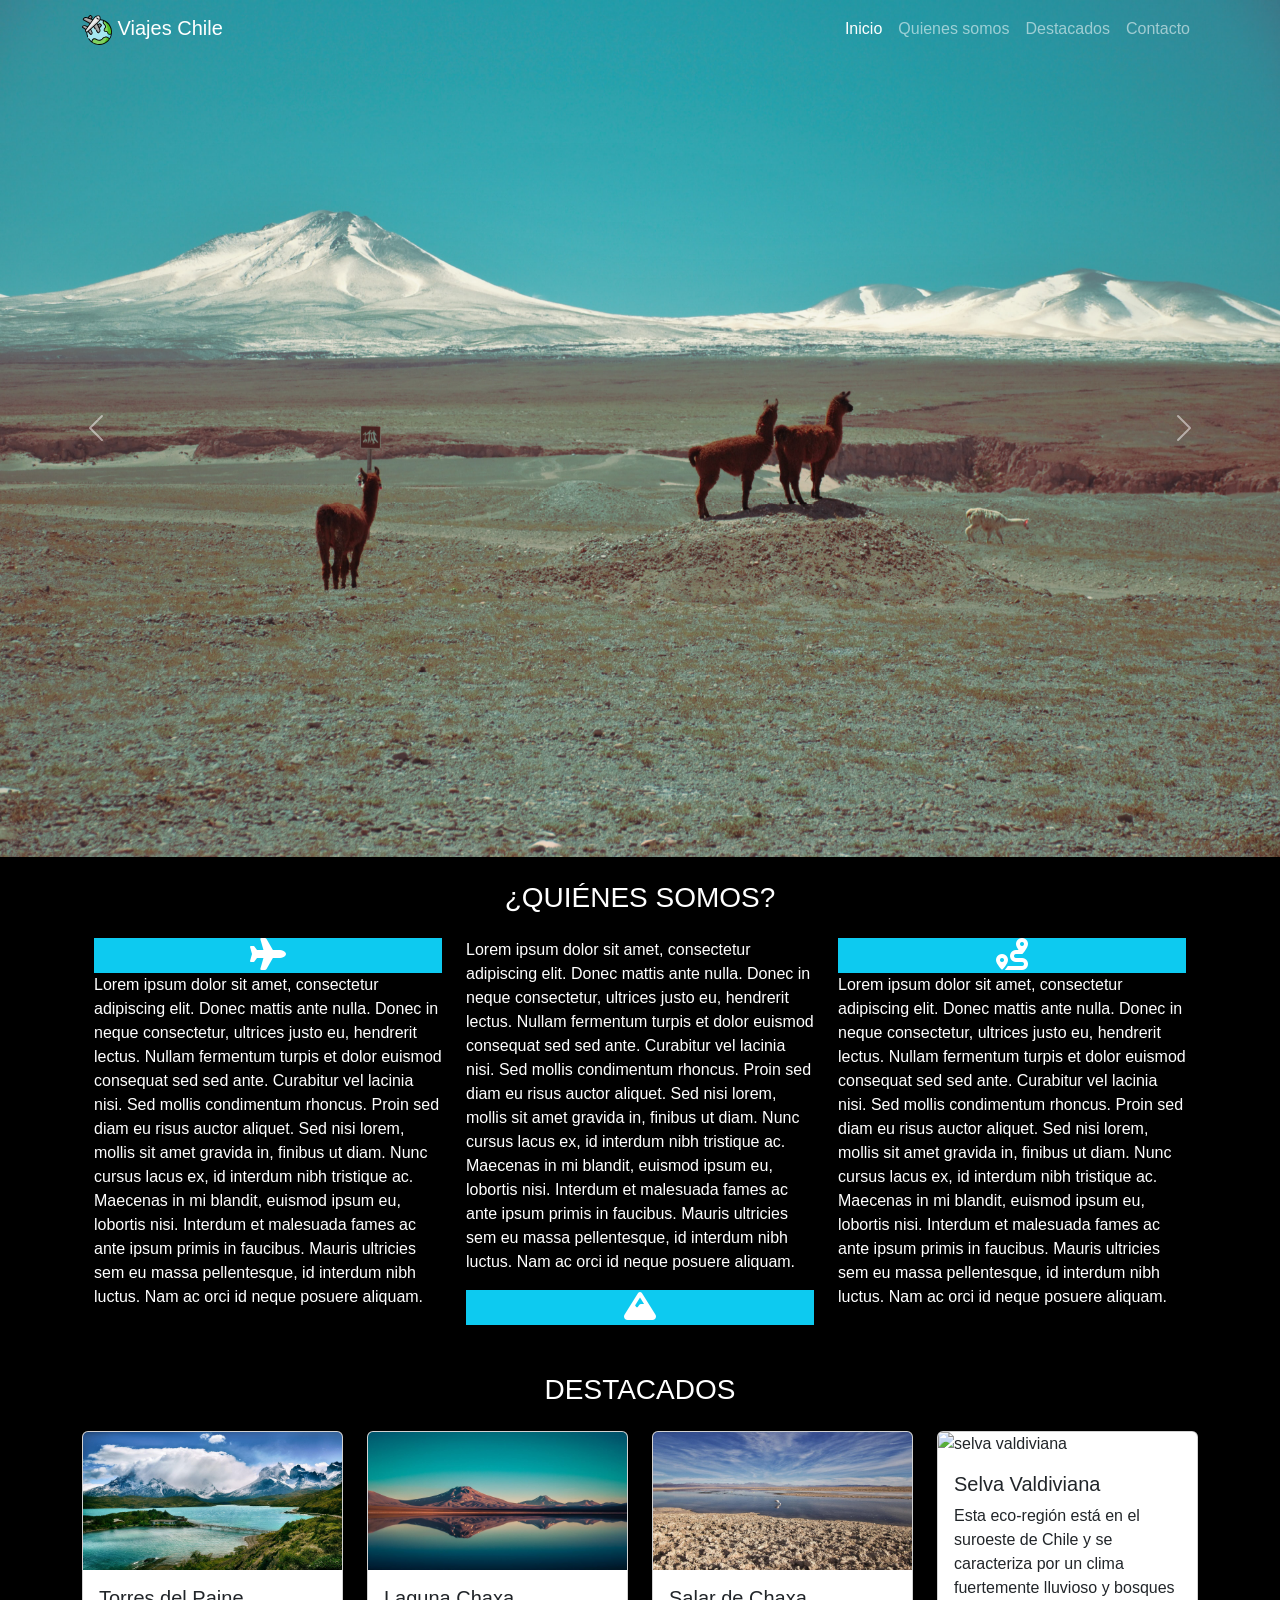
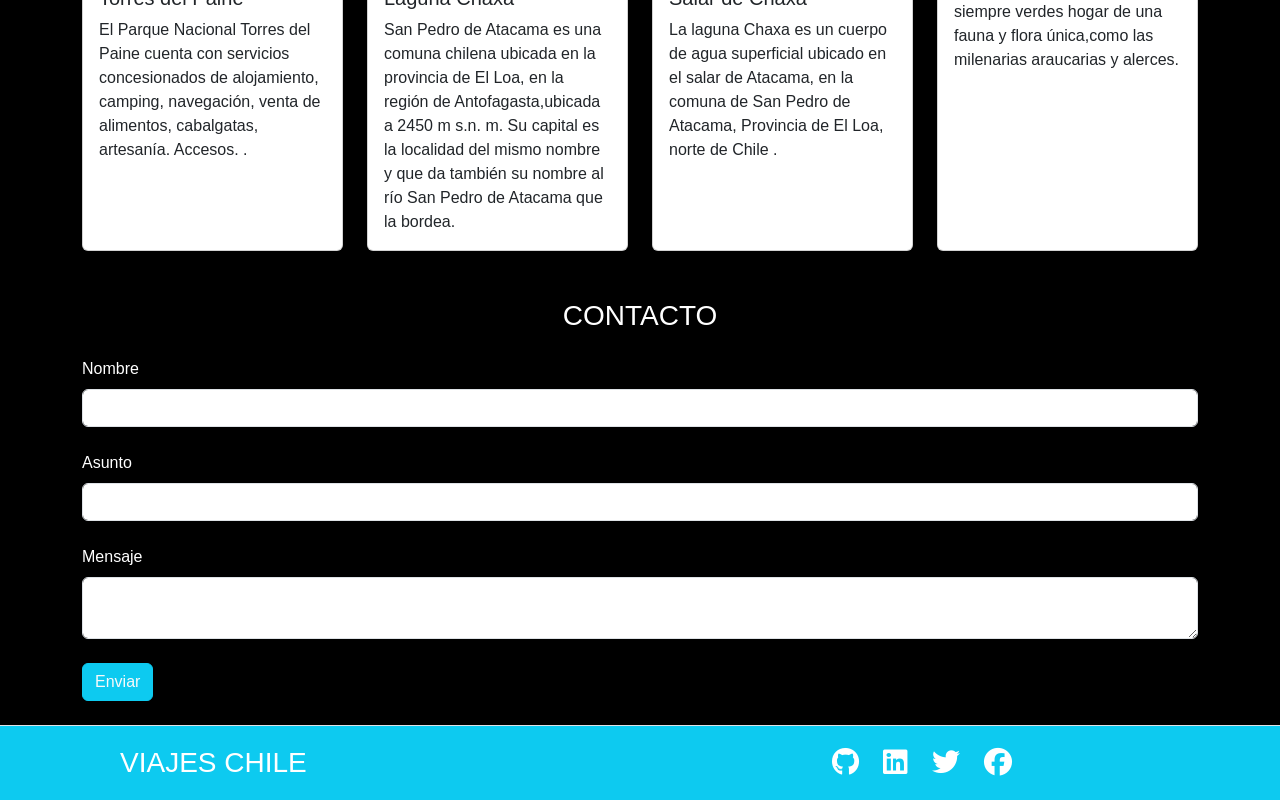
==== commit e379ef3c: "se agragan ultimos detalles antes de enviar final" ====
--- a/prueba.html
+++ b/prueba.html
@@ -142,10 +142,10 @@
                     <div class="card h-100">
                         <img src="./assets/images/card1.jpg" class="card-img-top" alt="torres del paine">
                         <div class="card-body">
-                            <h5 class="card-title">Card title</h5>
-                            <p class="card-text">This is a longer card with supporting text below as a natural lead-in
-                                to
-                                additional content. This content is a little bit longer.</p>
+                            <h5 class="card-title">Torres del Paine</h5>
+                            <p class="card-text">El Parque Nacional Torres del Paine cuenta con servicios concesionados
+                                de alojamiento, camping, navegación, venta de alimentos, cabalgatas, artesanía. Accesos.
+                                .</p>
                         </div>
                     </div>
                 </div>
@@ -153,8 +153,11 @@
                     <div class="card h-100">
                         <img src="./assets/images/card2.jpg" class="card-img-top" alt="desierto de atacama">
                         <div class="card-body">
-                            <h5 class="card-title">Card title</h5>
-                            <p class="card-text">This is a short card.</p>
+                            <h5 class="card-title">Laguna Chaxa</h5>
+                            <p class="card-text">San Pedro de Atacama es una comuna chilena ubicada en la provincia de
+                                El Loa, en la región de Antofagasta,ubicada a 2450 m s.n.
+                                m. Su capital es la localidad del mismo nombre y que da también su nombre al río San
+                                Pedro de Atacama que la bordea.</p>
                         </div>
                     </div>
                 </div>
@@ -162,10 +165,10 @@
                     <div class="card h-100">
                         <img src="./assets/images/card3.jpg" class="card-img-top" alt="desierto de atacama">
                         <div class="card-body">
-                            <h5 class="card-title">Card title</h5>
-                            <p class="card-text">This is a longer card with supporting text below as a natural lead-in
-                                to
-                                additional content.</p>
+                            <h5 class="card-title">Salar de Chaxa</h5>
+                            <p class="card-text"> La laguna Chaxa es un cuerpo de agua superficial ubicado en el salar
+                                de Atacama, en la comuna de San Pedro de Atacama, Provincia de El Loa, norte de Chile .
+                            </p>
                         </div>
                     </div>
                 </div>
@@ -173,10 +176,10 @@
                     <div class="card h-100">
                         <img src="./assets/images/card4.jpg" class="card-img-top" alt="selva valdiviana">
                         <div class="card-body">
-                            <h5 class="card-title">Card title</h5>
-                            <p class="card-text">This is a longer card with supporting text below as a natural lead-in
-                                to
-                                additional content. This content is a little bit longer.</p>
+                            <h5 class="card-title">Selva Valdiviana</h5>
+                            <p class="card-text"> Esta eco-región está en el suroeste de Chile y se caracteriza por un
+                                clima fuertemente lluvioso y bosques siempre verdes hogar de una fauna y flora
+                                única,como las milenarias araucarias y alerces.</p>
                         </div>
                     </div>
                 </div>
@@ -217,7 +220,7 @@
                         <use xlink:href="#bootstrap"></use>
                     </svg>
                 </a>
-                <span class="mb-3 mb-md-0 ">VIAJES CHILE</span>
+                <span class="mb-3 mb-md-0 fs-3 ">VIAJES CHILE</span>
             </div>
             <ul class="nav col-md-4 justify-content-end gap-4 d-flex fs-3">
 
@@ -232,7 +235,7 @@
 
             </ul>
         </div>
-  </footer>
+    </footer>
 
 </body>
 
